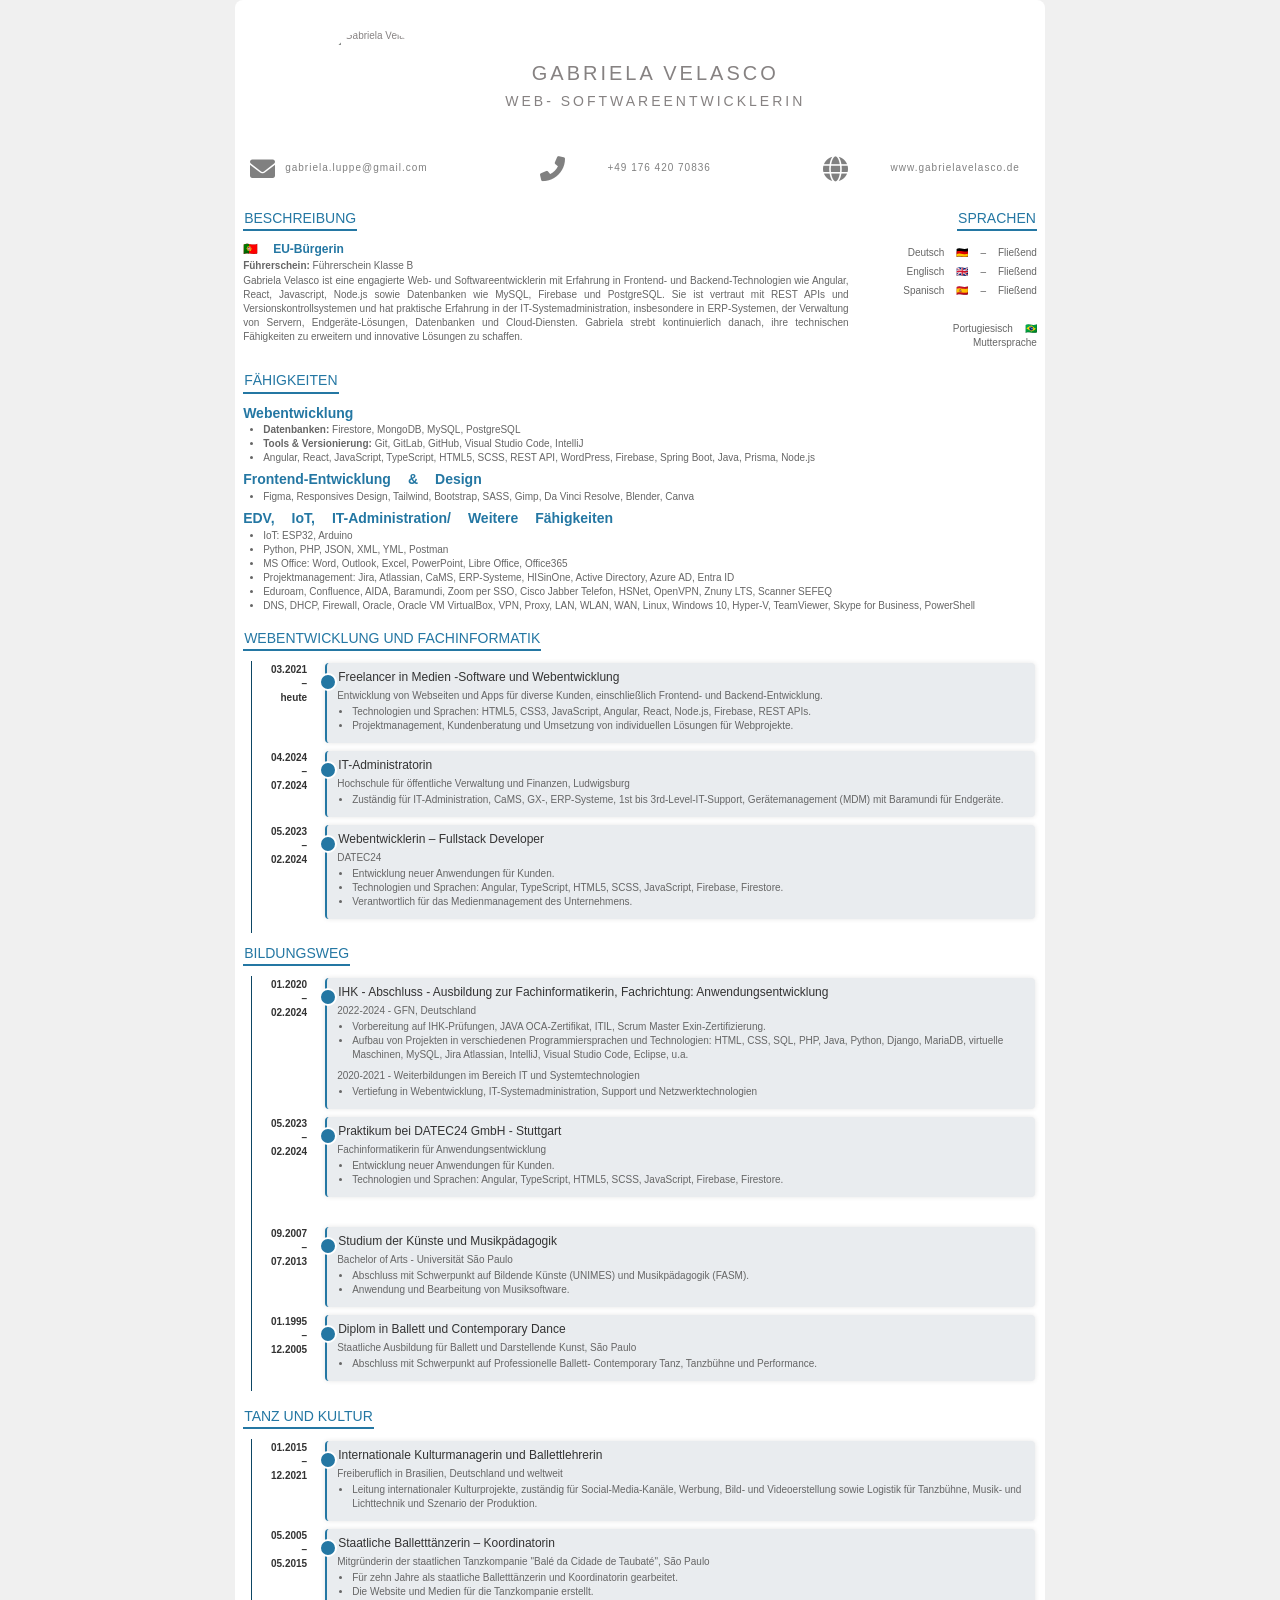
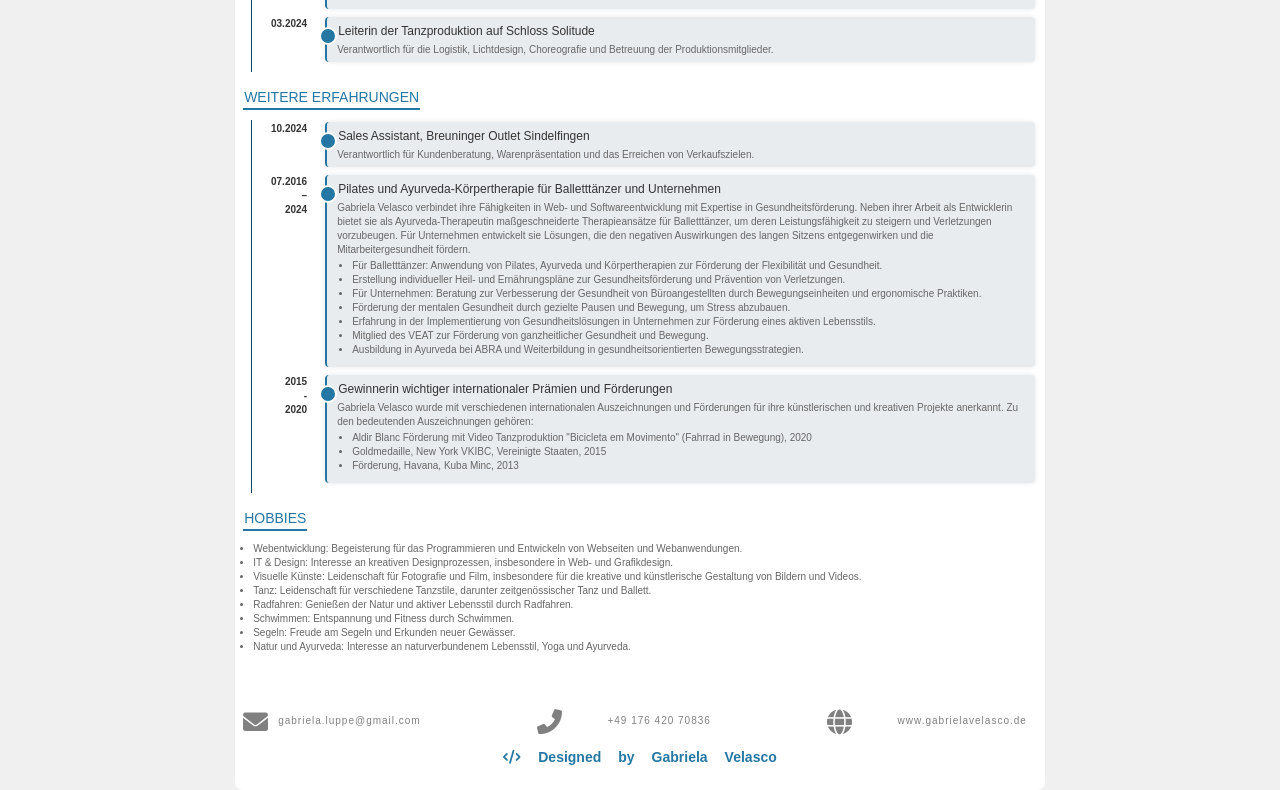
==== index-german._web.html @ bf1ca1a9 "Web Lebenslauf - updated." ====
<!DOCTYPE html>
<html lang="de">
<head>
    <meta charset="UTF-8">
    <meta name="viewport" content="width=device-width, initial-scale=1.0">
    <title>Lebenslauf - Gabriela Velasco</title>
    <link rel="stylesheet" href="styles-web.css">
    <script src="html2pdf.js" defer></script>
    <script src="scripts.js" defer></script>
    <link href="https://cdnjs.cloudflare.com/ajax/libs/font-awesome/6.0.0-beta3/css/all.min.css" rel="stylesheet">

    <script src="https://cdnjs.cloudflare.com/ajax/libs/html2pdf.js/0.9.2/html2pdf.bundle.min.js"></script>
    <link rel="stylesheet" href="https://fonts.googleapis.com/css2?family=Noto+Color+Emoji&display=swap">
</head>
<body>
    <div class="container">
        <section class="flex">
            
        </section>
        <div class="header">
           
            <section class="flex">

                <img src="img/Photo1.png" alt="Gabriela Velasco" class="photo">
                <section class="image-block">
                    <h1>GABRIELA VELASCO</h1>
                    <p class="profession">Web- Softwareentwicklerin</p> 

                </section>

              
            </section>
        
            <section class="flex">
                <i class="fas fa-envelope img-email-info" style="color: grey; font-size: 25px;"></i>
                <p class="contact-info"><a href="mailto:gabriela.luppe@gmail.com" style="color: grey;">gabriela.luppe@gmail.com</a></p>
            
                <i class="fas fa-phone-alt img-contact-info" style="color: grey; font-size: 25px;"></i>
                <p class="contact-info" style="color: grey;">+49 176 420 70836</p>
            
                <i class="fas fa-globe img-contact-info" style="color: grey; font-size: 25px;"></i>
                <p class="contact-info"><a href="https://www.gabrielavelasco.de/" style="color: grey;">www.gabrielavelasco.de</a></p>
            </section>
            
                   
        </div>

        <div class="section columns">

            <div class="column description">
                <h2 class="maintopic">BESCHREIBUNG</h2><br>
                <span class="ue-bürgerin"> 🇵🇹 EU-Bürgerin</span>  
                <p><strong>Führerschein:</strong> Führerschein Klasse B</p>
           
                    <p>Gabriela Velasco ist eine engagierte Web- und Softwareentwicklerin mit Erfahrung in Frontend- und Backend-Technologien wie Angular, React, Javascript, Node.js 
                        sowie Datenbanken wie MySQL, Firebase und PostgreSQL. Sie ist vertraut mit REST APIs und Versionskontrollsystemen und hat praktische Erfahrung in der 
                        IT-Systemadministration, insbesondere in ERP-Systemen, der Verwaltung von Servern, Endgeräte-Lösungen, Datenbanken und Cloud-Diensten. 
                        Gabriela strebt kontinuierlich danach,
                        ihre technischen Fähigkeiten zu erweitern und innovative Lösungen zu schaffen.</p>
              
                
            </div>
            
            
            
            
            
            
            <div class="column sprachen">
                <div class="block-sprachen">
                    <h2 class="maintopic">SPRACHEN</h2>
                    <ul>
                        <li>Deutsch <span>🇩🇪</span> – Fließend</li>
                        <li>Englisch <span>🇬🇧</span> – Fließend</li>
                        <li>Spanisch <span>🇪🇸</span> – Fließend</li><br>
                        <li>Portugiesisch <span>🇧🇷</span> <br>Muttersprache</li>
                    </ul>
                </div>
            </div>
        </div>

        <div class="section skills">
            <h2 class="maintopic">FÄHIGKEITEN</h2><br>
            
            <h3 class="hardskills"><strong>Webentwicklung</strong></h3>
            <ul>
                <li><strong>Datenbanken:</strong> Firestore, MongoDB, MySQL, PostgreSQL</li>
                <li><strong>Tools & Versionierung:</strong> Git, GitLab, GitHub, Visual Studio Code, IntelliJ</li>
                <li>Angular, React, JavaScript, TypeScript, HTML5, SCSS, REST API, WordPress, Firebase, Spring Boot, Java, Prisma, Node.js</li>
            </ul>
            
            <h3 class="hardskills"><strong>Frontend-Entwicklung & Design</strong></h3>
            <ul>
                <li>Figma, Responsives Design, Tailwind, Bootstrap, SASS, Gimp, Da Vinci Resolve, Blender, Canva</li>
            </ul>
            
            <h3 class="hardskills"><strong>EDV, IoT, IT-Administration/ Weitere Fähigkeiten</strong></h3>
            <ul>
                <li>IoT: ESP32, Arduino</li>
                <li>Python, PHP, JSON, XML, YML, Postman</li>
                <li>MS Office: Word, Outlook, Excel, PowerPoint, Libre Office, Office365</li>
                <li>Projektmanagement: Jira, Atlassian, CaMS, ERP-Systeme, HISinOne, Active Directory, Azure AD, Entra ID</li>
                <li>Eduroam, Confluence, AIDA, Baramundi, Zoom per SSO, Cisco Jabber Telefon, HSNet, OpenVPN, Znuny LTS, Scanner SEFEQ</li>
                <li>DNS, DHCP, Firewall, Oracle, Oracle VM VirtualBox, VPN, Proxy, LAN, WLAN, WAN, Linux, Windows 10, Hyper-V, TeamViewer, Skype for Business, PowerShell</li>
            </ul>
        </div>
        
        

        
        
        

        <div class="section">
            <h2 class="maintopic">WEBENTWICKLUNG UND FACHINFORMATIK</h2>
            <div class="timeline">
                <div class="timeline-item">
                    <div class="timeline-content">
                        <div class="timeline-date">03.2021<br> – <br>heute</div>
                        <h3>Freelancer in Medien -Software und Webentwicklung</h3>
                        <p>Entwicklung von Webseiten und Apps für diverse Kunden, einschließlich Frontend- und Backend-Entwicklung.</p>
                        <ul>
                            <li>Technologien und Sprachen: HTML5, CSS3, JavaScript, Angular, React, Node.js, Firebase, REST APIs.</li>
                            <li>Projektmanagement, Kundenberatung und Umsetzung von individuellen Lösungen für Webprojekte.</li>
                        </ul>
                    </div>
                </div>
                <div class="timeline-item">
                    <div class="timeline-content">
                        <div class="timeline-date">04.2024<br> – <br>07.2024</div>
                        <h3>IT-Administratorin</h3>
                        <p>Hochschule für öffentliche Verwaltung und Finanzen, Ludwigsburg</p>
                        <ul>
                            <li>Zuständig für IT-Administration, CaMS, GX-, ERP-Systeme, 1st bis 3rd-Level-IT-Support, Gerätemanagement (MDM) mit Baramundi für Endgeräte.</li>
                        </ul>
                    </div>
                </div>
                <div class="timeline-item">
                    <div class="timeline-content">
                        <div class="timeline-date">05.2023<br> – <br>02.2024</div>
                        <h3>Webentwicklerin – Fullstack Developer</h3>
                        <p>DATEC24</p>
                        <ul>
                            <li>Entwicklung neuer Anwendungen für Kunden.</li>
                            <li>Technologien und Sprachen: Angular, TypeScript, HTML5, SCSS, JavaScript, Firebase, Firestore.</li>
                            <li>Verantwortlich für das Medienmanagement des Unternehmens.</li>
                        </ul>
                    </div>
                </div>
            </div>
            
            <div class="timeline">
               
            </div>
            <div class="section">
                <h2 class="maintopic">BILDUNGSWEG</h2>
                <div class="timeline">
    
                    <div class="timeline-item">
                        <div class="timeline-content">
                            <div class="timeline-date">01.2020<br> – <br> 02.2024</div>
                            <h3>IHK - Abschluss - Ausbildung zur Fachinformatikerin, Fachrichtung: Anwendungsentwicklung</h3>
                            <p>2022-2024 - GFN, Deutschland</p>
                            <ul>
                                <li>Vorbereitung auf IHK-Prüfungen, JAVA OCA-Zertifikat, ITIL, Scrum Master Exin-Zertifizierung.</li>
                                <li>Aufbau von Projekten in verschiedenen Programmiersprachen und Technologien: HTML, CSS, SQL, PHP, Java, Python, Django, MariaDB, virtuelle Maschinen, MySQL, Jira Atlassian, IntelliJ, Visual Studio Code, Eclipse, u.a.</li>
                            </ul>
                            <p>2020-2021 - Weiterbildungen im Bereich IT und Systemtechnologien</p>
                            <ul>
                                <li>Vertiefung in Webentwicklung, IT-Systemadministration, Support und Netzwerktechnologien</li>
                            </ul>
                            
                        </div>
                    </div>
               
                    <div class="timeline-item">
                        <div class="timeline-content">
                            <div class="timeline-date">05.2023<br> – <br>02.2024</div>
                            <h3>Praktikum bei DATEC24 GmbH - Stuttgart</h3>
                            <p>Fachinformatikerin für Anwendungsentwicklung</p>
                            <ul>
                                <li>Entwicklung neuer Anwendungen für Kunden.</li>
                                <li>Technologien und Sprachen: Angular, TypeScript, HTML5, SCSS, JavaScript, Firebase, Firestore.</li>
                            </ul>
                        </div>
                    </div>
                    <div class="page-break"></div><br>
                    <div class="timeline-item">
                        <div class="timeline-content">
                            <div class="timeline-date">09.2007<br> – <br> 07.2013</div>
                            <h3>Studium der Künste und Musikpädagogik</h3>
                            <p>Bachelor of Arts - Universität São Paulo</p>
                            <ul>
                                <li>Abschluss mit Schwerpunkt auf Bildende Künste (UNIMES) und Musikpädagogik (FASM).</li>
                                <li>Anwendung und Bearbeitung von Musiksoftware.</li>
                            </ul>
                        </div>
                    </div>
                    <div class="timeline-item">
                        <div class="timeline-content">
                            <div class="timeline-date">01.1995<br> – <br> 12.2005</div>
                            <h3>Diplom in Ballett und Contemporary Dance</h3>
                            <p>Staatliche Ausbildung für Ballett und Darstellende Kunst, São Paulo</p>
                            <ul>
                                <li>Abschluss mit Schwerpunkt auf Professionelle Ballett- Contemporary Tanz, Tanzbühne und Performance.</li>
                            </ul>
                        </div>
                    </div>
                </div>
            </div>
        </div>
  
        <div class="section">
            <h2 class="maintopic">TANZ UND KULTUR</h2>
            <div class="timeline">
                <div class="timeline-item">
                    <div class="timeline-content">
                        <div class="timeline-date">01.2015<br> – <br> 12.2021</div>
                        <h3>Internationale Kulturmanagerin und Ballettlehrerin
                        </h3>
                        <p>Freiberuflich in Brasilien, Deutschland und weltweit</p>
                        <ul>
                            <li>Leitung internationaler Kulturprojekte, zuständig für Social-Media-Kanäle, Werbung, Bild- und Videoerstellung sowie Logistik für Tanzbühne, Musik- und Lichttechnik und Szenario der Produktion.</li>
                        </ul>
                    </div>
                </div>
                <div class="timeline-item">
                    <div class="timeline-content">
                        <div class="timeline-date">05.2005<br> –<br> 05.2015</div>
                        <h3>Staatliche Balletttänzerin – Koordinatorin</h3>
                        <p>Mitgründerin der staatlichen Tanzkompanie "Balé da Cidade de Taubaté", São Paulo</p>
                        <ul>
                            <li>Für zehn Jahre als staatliche Balletttänzerin und Koordinatorin gearbeitet.</li>
                            <li>Die Website und Medien für die Tanzkompanie erstellt.</li>
                        </ul>
                    </div>
                </div>
                <div class="timeline-item">
                    <div class="timeline-content">
                        <div class="timeline-date">03.2024</div>
                        <h3>Leiterin der Tanzproduktion auf Schloss Solitude</h3>
                        <p>Verantwortlich für die Logistik, Lichtdesign, Choreografie und Betreuung der Produktionsmitglieder.</p>
                    </div>
                </div>
            </div>
        </div>

        <div class="section">
            <h2 class="maintopic">WEITERE ERFAHRUNGEN</h2>
            <div class="timeline">
                <div class="timeline-item">
                    <div class="timeline-content">
                        <div class="timeline-date">10.2024</div>
                        <h3>Sales Assistant, Breuninger Outlet Sindelfingen</h3>
                        <p>Verantwortlich für Kundenberatung, Warenpräsentation und das Erreichen von Verkaufszielen.</p>
                    </div>
                </div>
                <div class="timeline-item"> 
                    <div class="timeline-content">
                        <div class="timeline-date">07.2016<br> – <br> 2024</div>
                        <h3>Pilates und Ayurveda-Körpertherapie für Balletttänzer und Unternehmen</h3> 
                        <p>Gabriela Velasco verbindet ihre Fähigkeiten in Web- und Softwareentwicklung mit Expertise in Gesundheitsförderung. 
                            Neben ihrer Arbeit als Entwicklerin bietet sie als Ayurveda-Therapeutin maßgeschneiderte Therapieansätze für Balletttänzer, 
                            um deren Leistungsfähigkeit zu steigern und Verletzungen vorzubeugen. Für Unternehmen entwickelt sie Lösungen, die den negativen 
                            Auswirkungen des langen Sitzens entgegenwirken und die Mitarbeitergesundheit fördern.</p> <ul> <li>Für Balletttänzer: Anwendung von Pilates, Ayurveda und Körpertherapien zur Förderung der Flexibilität und Gesundheit.</li> <li>Erstellung individueller Heil- und Ernährungspläne zur Gesundheitsförderung und Prävention von Verletzungen.</li> <li>Für Unternehmen: Beratung zur Verbesserung der Gesundheit von Büroangestellten durch Bewegungseinheiten und ergonomische Praktiken.</li> <li>Förderung der mentalen Gesundheit durch gezielte Pausen und Bewegung, um Stress abzubauen.</li> <li>Erfahrung in der Implementierung von Gesundheitslösungen in Unternehmen zur Förderung eines aktiven Lebensstils.</li> <li>Mitglied des VEAT zur Förderung von ganzheitlicher Gesundheit und Bewegung.</li> 
                            <li>Ausbildung in Ayurveda bei ABRA und Weiterbildung in gesundheitsorientierten Bewegungsstrategien.</li> </ul>
                    </div>
                </div>
                
                            <!-- New timeline item for awards and recognition -->
<div class="timeline-item"> 
    <div class="timeline-content">
        <div class="timeline-date">2015 <br> - <br>2020</div>
        <h3>Gewinnerin wichtiger internationaler Prämien und Förderungen</h3> 
        <p>Gabriela Velasco wurde mit verschiedenen internationalen Auszeichnungen und Förderungen für ihre künstlerischen und kreativen Projekte anerkannt. Zu den bedeutenden Auszeichnungen gehören:</p>
        <ul>
            <li>Aldir Blanc Förderung mit Video Tanzproduktion "Bicicleta em Movimento" (Fahrrad in Bewegung), 2020</li>
            <li>Goldmedaille, New York VKIBC, Vereinigte Staaten, 2015</li>
            <li>Förderung, Havana, Kuba Minc, 2013</li>
        </ul>
    </div>
</div>
            </div>



        </div> 

 

        <div class="section hobbies">
            <h2 class="maintopic">HOBBIES</h2>
            
            <ul>
                <li>Webentwicklung: Begeisterung für das Programmieren und Entwickeln von Webseiten und Webanwendungen.</li>
                <li>IT & Design: Interesse an kreativen Designprozessen, insbesondere in Web- und Grafikdesign.</li>
                <li>Visuelle Künste: Leidenschaft für Fotografie und Film, insbesondere für die kreative und künstlerische Gestaltung von Bildern und Videos.</li>
                <li>Tanz: Leidenschaft für verschiedene Tanzstile, darunter zeitgenössischer Tanz und Ballett.</li>
                <li>Radfahren: Genießen der Natur und aktiver Lebensstil durch Radfahren.</li>
                <li>Schwimmen: Entspannung und Fitness durch Schwimmen.</li>
                <li>Segeln: Freude am Segeln und Erkunden neuer Gewässer.</li>
                <li>Natur und Ayurveda: Interesse an naturverbundenem Lebensstil, Yoga und Ayurveda.</li>
                
                
            </ul>
            
        </div>
  <br><br>

        <section class="flex">
            <i class="fas fa-envelope img-email-info" style="color: grey; font-size: 25px;"></i>
            <p class="contact-info"><a href="mailto:gabriela.luppe@gmail.com" style="color: grey;">gabriela.luppe@gmail.com</a></p>
        
            <i class="fas fa-phone-alt img-contact-info" style="color: grey; font-size: 25px;"></i>
            <p class="contact-info" style="color: grey;">+49 176 420 70836</p>
        
            <i class="fas fa-globe img-contact-info" style="color: grey; font-size: 25px;"></i>
            <p class="contact-info"><a href="https://www.gabrielavelasco.de/" style="color: grey;">www.gabrielavelasco.de</a></p>
            
        </section>

        <div class="Signatur"> <p style="text-align: center; font-size: 14px;">
            <i class="fas fa-code"></i> Designed by Gabriela Velasco
        </p> </div>

       
        
        
    
    </div>
   
    
</body>
</html>
---- styles-web.css ----
/* styles-web.css */

body {
    font-family: Arial, sans-serif;
    line-height: 1.4;
    background-color: #f0f0f0;
    padding: 0;
    margin: 0;
}

/* Margins for A4 Format */
@page {
    margin: 1.5cm;
}

.container {
    background-color: #fff;
    max-width: 210mm; /* A4 size width */
    min-height: 297mm; /* A4 size height */
    margin: auto;
    padding: 8px;
    border-radius: 8px;
    /* box-shadow: 0 0 10px rgba(0, 0, 0, 0.1); */
    position: relative;
}

.header {
    text-align: center;
    /* background-color:#0d4664; */
    padding: 7px;
    color: #868282;
    border-radius: 5px;
    justify-content: space-between;
    align-items: center;
    margin-bottom: 10px;
    -webkit-border-radius: 5px;
    -moz-border-radius: 5px;
    -ms-border-radius: 5px;
    -o-border-radius: 5px;
}

.header a, .header p, .header img, .header h1, .header h2, .header h3, .header i{
    color: #868282;

}

.photo {
    display: block;
    margin: 10px auto;
    width: 100px; /* Adjusted size */
    height: 100px; /* Adjusted size */
    border-radius: 50%;
    border: 4px solid #fff;
    object-fit: cover;

    
}

h1 {
    color: #fff;
    font-weight: lighter;
    letter-spacing: 3px;
    margin: 5px 0;
    font-size: 20px; /* Adjusted size */
}

.profession {
    font-size: 14px; /* Adjusted size */
    text-transform: uppercase;
    margin: 5px 0;
    letter-spacing: 3px;
}

.contact-info {
    font-size: 10px; /* Adjusted size */
    margin: 0  5px auto;
    padding: 5px ;
    left: 0;
    letter-spacing: 1px;

 
}

.img-contact-info {
    margin: 0 auto;
    padding-left: 65px ;
    right: 0;
    left: 5px;
    width:20px;


}


.contact-info a {
    color: #fff;
    text-decoration: underline;
    font-size: 10px; /* Adjusted size */
}

.contact-info p {
    color: #fff;
    text-decoration: underline;
    font-size: 10px; /* Adjusted size */
    margin: 0 auto;
    padding: 0 ;
    right: 0;
}

.flex, .flex a {
    display: flex;
    flex-direction: row;
    color: #fff;
    text-decoration:none;
    font-size: 10px;
   
}

.flex a{
   
}

h2 {
    color: #2477a3;
    border-bottom: 2px solid #2477a3;
    display: inline-block;
    padding-bottom: 2px; /* Adjusted size */
    margin-bottom: 7px; /* Adjusted size */
    font-weight: 300;
    font-size: 14px; /* Adjusted size */
}

.section {
    margin-bottom: 5px;
}

.columns {
    display: flex;
    justify-content: space-between;
    gap: 20px; /* Space between columns */
}

.column {
    /* Flex item properties for responsive layout */
    width: 50%;

}

.description {
    width: 90%; /* Wider width for description */
    text-align:justify;
    
}

.sprachen {
    width: 25%; /* Slightly smaller width for sprachen */
    display: flex;
    justify-content: flex-end; /* Aligns content to the right */
    margin: auto;
    font-family: 'Noto Color Emoji', sans-serif;
}

.description, .sprachen {
    margin: 0;
}

.description p, .sprachen ul {
    margin: 0;
    color: #666;
    font-size: 10px; /* Adjusted size */
}

.sprachen ul {
    list-style: none;
    padding: 0;
}

.sprachen li {
    margin: 5px 0;
}

.timeline {
    position: relative;
    margin: 0;
    padding: 2px;
    list-style: none;
}

.timeline:before {
    content: '';
    position: absolute;
    top: 0;
    bottom: 0;
    width: 1px; /* Adjusted size */
    background: #0d4664;
    left: 8px;
}

.timeline-item {
    margin-bottom: 8px; /* Adjusted size */
    position: relative;
    padding-left: 80px; /* Adjusted size */
}

.timeline-date {
    position: absolute;
    left: -110px; /* Adjusted size */
    width: 90px; /* Adjusted size */
    text-align: right;
    color: #333;
    font-weight: bold;
    font-size: 10px; /* Adjusted size */
    top: 0;
}

.timeline-content {
    margin-left: 0;
    padding: 5px 10px; /* Adjusted size */
    background-color: #e9ecef;
    border-left: 2px solid #2477a3;
    position: relative;
    border-radius: 4px;
    box-shadow: 0 0 5px rgba(0, 0, 0, 0.1);
}

.timeline-content:before {
    content: '';
    display: block;
    position: absolute;
    top: 10px;
    left: -8px; /* Adjusted size */
    width: 14px; /* Adjusted size */
    height: 14px; /* Adjusted size */
    border-radius: 50%;
    background: #2477a3;
    border: 2px solid #fff;
}

.timeline-content h3 {
    margin-top: 0;
    color: #333;
    font-weight: 300;
    font-size: 12px; /* Adjusted size */
}

.timeline-content p, .timeline-content ul {
    margin: 2px 0 0;
    color: #666;
    font-size: 10px; /* Adjusted size */
  
}

.timeline-content ul {
    padding-left: 15px; /* Adjusted size */
    list-style-type: disc;
}

a {
    color: #2477a3;
    font-size: 10px; /* Adjusted size */
    transition: font-weight 0.3s ease-in-out, transform 0.3s ease-in-out;
    display: inline-block;
    font-weight: 100;
}

a:hover {
    transform: scale(1.01);
    font-weight: 400;
}

.hobbies {
    margin-top: 0px; /* Adjusted size */
}

.hobbies ul {
    padding-left: 10px; /* Adjusted padding */
}

/* Print styles */
@media print {
    .page-break {
        page-break-before: always;
    }
}

.block-sprachen { text-align: end;}
.skills h3 {
    font-size: 14px;
    font-weight: 200;
    padding: 0;
    margin: 0 auto;
}

.skills p, ul {
    font-size: 10px; /* Adjusted size */
    color: #666;
    padding: 0 0 5px 20px ;
    margin: 0 auto;
    
}

.skills {
    padding: 0px;
    margin: 0 auto;
}

h3, h2{
    padding: 1px;
    margin: 0 auto;
    
}

.maintopic{
    margin: 10px auto;
    
}

.description p, .hobbies ul {
    margin-top: 1px;
}

@media screen and (max-width: 768px){ 
    .flex, .contact-info, .contact-info a {
        display: block;
        margin: 0 auto;
        justify-content: center;
    } }

    .ue-bürgerin {
        color:  #2477a3;
        font-weight: bold;
        font-size: 12px;
        font-family: 'Noto Color Emoji', sans-serif !important;
        display: flex;
    }


.hardskills {
    
  
        color:  #2477a3;
        font-weight: bold;
        font-size: 12px;
        font-family: 'Noto Color Emoji', sans-serif !important;
        display: flex;
    
}



.Signatur {
    
  
    color:  #2477a3;
    font-weight: bold;
    font-size: 12px;
    font-family: 'Noto Color Emoji', sans-serif !important;

}


.image-block {

    width: 40%;
    height: auto;
    overflow: hidden;
    position: relative;
    margin: 0 auto;
    padding: 5%;
    background-position: center;
    background-size: cover;
    text-align: center;
    right: 14%;
}
    /* NEW */


    /* NEW END */
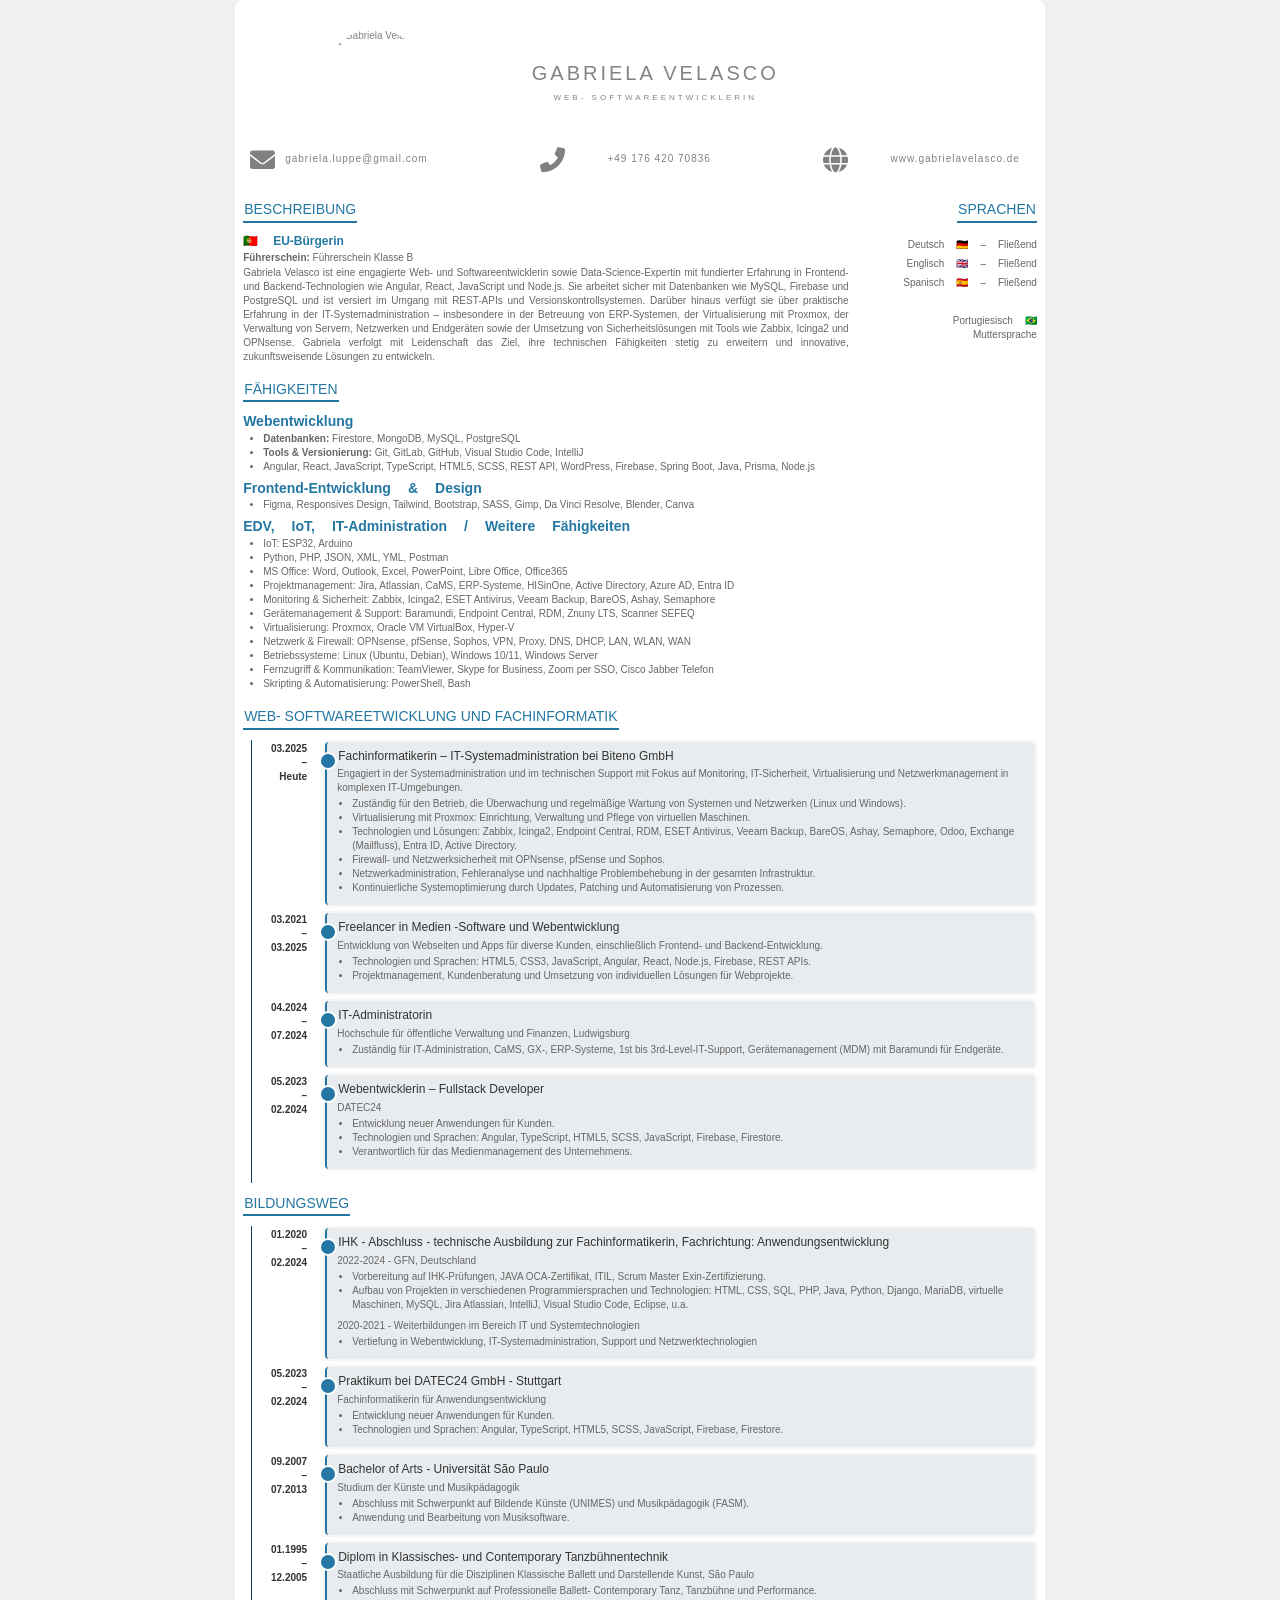
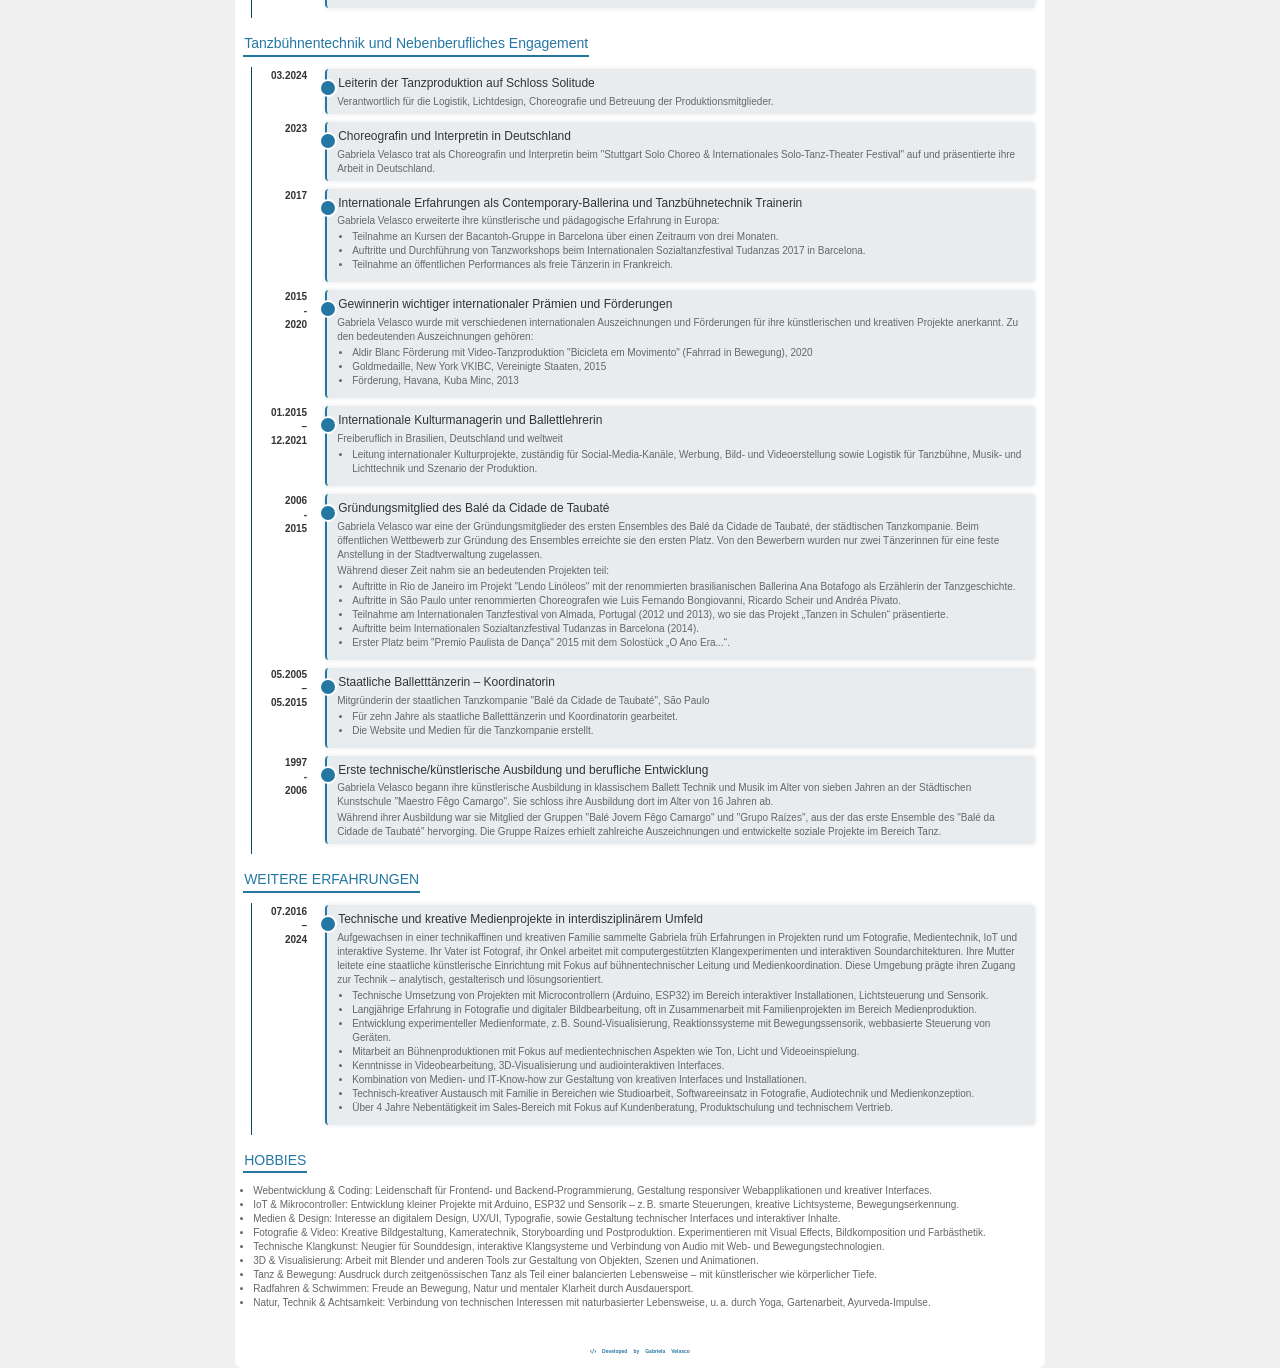
==== commit 733cd352: "commit all" ====
--- a/index-german._web.html
+++ b/index-german._web.html
@@ -52,11 +52,16 @@
                 <span class="ue-bürgerin"> 🇵🇹 EU-Bürgerin</span>  
                 <p><strong>Führerschein:</strong> Führerschein Klasse B</p>
            
-                    <p>Gabriela Velasco ist eine engagierte Web- und Softwareentwicklerin mit Erfahrung in Frontend- und Backend-Technologien wie Angular, React, Javascript, Node.js 
-                        sowie Datenbanken wie MySQL, Firebase und PostgreSQL. Sie ist vertraut mit REST APIs und Versionskontrollsystemen und hat praktische Erfahrung in der 
-                        IT-Systemadministration, insbesondere in ERP-Systemen, der Verwaltung von Servern, Endgeräte-Lösungen, Datenbanken und Cloud-Diensten. 
-                        Gabriela strebt kontinuierlich danach,
-                        ihre technischen Fähigkeiten zu erweitern und innovative Lösungen zu schaffen.</p>
+             <p>Gabriela Velasco ist eine engagierte Web- und Softwareentwicklerin sowie Data-Science-Expertin 
+   mit fundierter Erfahrung in Frontend- und Backend-Technologien wie Angular, React, 
+   JavaScript und Node.js. Sie arbeitet sicher mit Datenbanken wie MySQL, 
+   Firebase und PostgreSQL und ist versiert im Umgang mit REST-APIs und Versionskontrollsystemen. 
+   Darüber hinaus verfügt sie über praktische Erfahrung in der IT-Systemadministration – insbesondere in der Betreuung von ERP-Systemen, 
+   der Virtualisierung mit Proxmox, der Verwaltung von Servern, Netzwerken und Endgeräten sowie der Umsetzung von Sicherheitslösungen 
+   mit Tools wie Zabbix, Icinga2 und OPNsense. Gabriela verfolgt mit Leidenschaft das Ziel, 
+   ihre technischen Fähigkeiten stetig zu erweitern und innovative, 
+   zukunftsweisende Lösungen zu entwickeln.</p>
+
               
                 
             </div>
@@ -79,44 +84,60 @@
             </div>
         </div>
 
-        <div class="section skills">
-            <h2 class="maintopic">FÄHIGKEITEN</h2><br>
-            
-            <h3 class="hardskills"><strong>Webentwicklung</strong></h3>
-            <ul>
-                <li><strong>Datenbanken:</strong> Firestore, MongoDB, MySQL, PostgreSQL</li>
-                <li><strong>Tools & Versionierung:</strong> Git, GitLab, GitHub, Visual Studio Code, IntelliJ</li>
-                <li>Angular, React, JavaScript, TypeScript, HTML5, SCSS, REST API, WordPress, Firebase, Spring Boot, Java, Prisma, Node.js</li>
-            </ul>
-            
-            <h3 class="hardskills"><strong>Frontend-Entwicklung & Design</strong></h3>
-            <ul>
-                <li>Figma, Responsives Design, Tailwind, Bootstrap, SASS, Gimp, Da Vinci Resolve, Blender, Canva</li>
-            </ul>
-            
-            <h3 class="hardskills"><strong>EDV, IoT, IT-Administration/ Weitere Fähigkeiten</strong></h3>
-            <ul>
-                <li>IoT: ESP32, Arduino</li>
-                <li>Python, PHP, JSON, XML, YML, Postman</li>
-                <li>MS Office: Word, Outlook, Excel, PowerPoint, Libre Office, Office365</li>
-                <li>Projektmanagement: Jira, Atlassian, CaMS, ERP-Systeme, HISinOne, Active Directory, Azure AD, Entra ID</li>
-                <li>Eduroam, Confluence, AIDA, Baramundi, Zoom per SSO, Cisco Jabber Telefon, HSNet, OpenVPN, Znuny LTS, Scanner SEFEQ</li>
-                <li>DNS, DHCP, Firewall, Oracle, Oracle VM VirtualBox, VPN, Proxy, LAN, WLAN, WAN, Linux, Windows 10, Hyper-V, TeamViewer, Skype for Business, PowerShell</li>
-            </ul>
-        </div>
-        
-        
-
-        
-        
-        
+   <div class="section skills">
+    <h2 class="maintopic">FÄHIGKEITEN</h2><br>
+
+    <h3 class="hardskills"><strong>Webentwicklung</strong></h3>
+    <ul>
+        <li><strong>Datenbanken:</strong> Firestore, MongoDB, MySQL, PostgreSQL</li>
+        <li><strong>Tools & Versionierung:</strong> Git, GitLab, GitHub, Visual Studio Code, IntelliJ</li>
+        <li>Angular, React, JavaScript, TypeScript, HTML5, SCSS, REST API, WordPress, Firebase, Spring Boot, Java, Prisma, Node.js</li>
+    </ul>
+
+    <h3 class="hardskills"><strong>Frontend-Entwicklung & Design</strong></h3>
+    <ul>
+        <li>Figma, Responsives Design, Tailwind, Bootstrap, SASS, Gimp, Da Vinci Resolve, Blender, Canva</li>
+    </ul>
+
+    <h3 class="hardskills"><strong>EDV, IoT, IT-Administration / Weitere Fähigkeiten</strong></h3>
+    <ul>
+        <li>IoT: ESP32, Arduino</li>
+        <li>Python, PHP, JSON, XML, YML, Postman</li>
+        <li>MS Office: Word, Outlook, Excel, PowerPoint, Libre Office, Office365</li>
+        <li>Projektmanagement: Jira, Atlassian, CaMS, ERP-Systeme, HISinOne, Active Directory, Azure AD, Entra ID</li>
+        <li>Monitoring & Sicherheit: Zabbix, Icinga2, ESET Antivirus, Veeam Backup, BareOS, Ashay, Semaphore</li>
+        <li>Gerätemanagement & Support: Baramundi, Endpoint Central, RDM, Znuny LTS, Scanner SEFEQ</li>
+        <li>Virtualisierung: Proxmox, Oracle VM VirtualBox, Hyper-V</li>
+        <li>Netzwerk & Firewall: OPNsense, pfSense, Sophos, VPN, Proxy, DNS, DHCP, LAN, WLAN, WAN</li>
+        <li>Betriebssysteme: Linux (Ubuntu, Debian), Windows 10/11, Windows Server</li>
+        <li>Fernzugriff & Kommunikation: TeamViewer, Skype for Business, Zoom per SSO, Cisco Jabber Telefon</li>
+        <li>Skripting & Automatisierung: PowerShell, Bash</li>
+    </ul>
+</div>
+
 
         <div class="section">
-            <h2 class="maintopic">WEBENTWICKLUNG UND FACHINFORMATIK</h2>
+            <h2 class="maintopic">WEB- SOFTWAREETWICKLUNG UND FACHINFORMATIK</h2>
             <div class="timeline">
-                <div class="timeline-item">
-                    <div class="timeline-content">
-                        <div class="timeline-date">03.2021<br> – <br>heute</div>
+      <div class="timeline-item">
+    <div class="timeline-content">
+        <div class="timeline-date">03.2025<br> – <br>Heute</div>
+        <h3>Fachinformatikerin – IT-Systemadministration bei Biteno GmbH</h3>
+        <p>Engagiert in der Systemadministration und im technischen Support mit Fokus auf Monitoring, IT-Sicherheit, Virtualisierung und Netzwerkmanagement in komplexen IT-Umgebungen.</p>
+        <ul>
+            <li>Zuständig für den Betrieb, die Überwachung und regelmäßige Wartung von Systemen und Netzwerken (Linux und Windows).</li>
+            <li>Virtualisierung mit Proxmox: Einrichtung, Verwaltung und Pflege von virtuellen Maschinen.</li>
+            <li>Technologien und Lösungen: Zabbix, Icinga2, Endpoint Central, RDM, ESET Antivirus, Veeam Backup, BareOS, Ashay, Semaphore, Odoo, Exchange (Mailfluss), Entra ID, Active Directory.</li>
+            <li>Firewall- und Netzwerksicherheit mit OPNsense, pfSense und Sophos.</li>
+            <li>Netzwerkadministration, Fehleranalyse und nachhaltige Problembehebung in der gesamten Infrastruktur.</li>
+            <li>Kontinuierliche Systemoptimierung durch Updates, Patching und Automatisierung von Prozessen.</li>
+        </ul>
+    </div>
+</div>
+
+                <div class="timeline-item">
+                    <div class="timeline-content">
+                        <div class="timeline-date">03.2021<br> – <br>03.2025</div>
                         <h3>Freelancer in Medien -Software und Webentwicklung</h3>
                         <p>Entwicklung von Webseiten und Apps für diverse Kunden, einschließlich Frontend- und Backend-Entwicklung.</p>
                         <ul>
@@ -125,6 +146,7 @@
                         </ul>
                     </div>
                 </div>
+                <div class="page-break"></div>
                 <div class="timeline-item">
                     <div class="timeline-content">
                         <div class="timeline-date">04.2024<br> – <br>07.2024</div>
@@ -148,9 +170,7 @@
                     </div>
                 </div>
             </div>
-            
-            <div class="timeline">
-               
+            <div class="timeline"> 
             </div>
             <div class="section">
                 <h2 class="maintopic">BILDUNGSWEG</h2>
@@ -159,7 +179,7 @@
                     <div class="timeline-item">
                         <div class="timeline-content">
                             <div class="timeline-date">01.2020<br> – <br> 02.2024</div>
-                            <h3>IHK - Abschluss - Ausbildung zur Fachinformatikerin, Fachrichtung: Anwendungsentwicklung</h3>
+                            <h3>IHK - Abschluss - technische Ausbildung zur Fachinformatikerin, Fachrichtung: Anwendungsentwicklung</h3>
                             <p>2022-2024 - GFN, Deutschland</p>
                             <ul>
                                 <li>Vorbereitung auf IHK-Prüfungen, JAVA OCA-Zertifikat, ITIL, Scrum Master Exin-Zertifizierung.</li>
@@ -168,11 +188,9 @@
                             <p>2020-2021 - Weiterbildungen im Bereich IT und Systemtechnologien</p>
                             <ul>
                                 <li>Vertiefung in Webentwicklung, IT-Systemadministration, Support und Netzwerktechnologien</li>
-                            </ul>
-                            
+                            </ul>    
                         </div>
-                    </div>
-               
+                    </div> 
                     <div class="timeline-item">
                         <div class="timeline-content">
                             <div class="timeline-date">05.2023<br> – <br>02.2024</div>
@@ -184,12 +202,11 @@
                             </ul>
                         </div>
                     </div>
-                    <div class="page-break"></div><br>
                     <div class="timeline-item">
                         <div class="timeline-content">
                             <div class="timeline-date">09.2007<br> – <br> 07.2013</div>
-                            <h3>Studium der Künste und Musikpädagogik</h3>
-                            <p>Bachelor of Arts - Universität São Paulo</p>
+                            <h3>Bachelor of Arts - Universität São Paulo</h3>
+                            <p>Studium der Künste und Musikpädagogik</p>
                             <ul>
                                 <li>Abschluss mit Schwerpunkt auf Bildende Künste (UNIMES) und Musikpädagogik (FASM).</li>
                                 <li>Anwendung und Bearbeitung von Musiksoftware.</li>
@@ -199,8 +216,8 @@
                     <div class="timeline-item">
                         <div class="timeline-content">
                             <div class="timeline-date">01.1995<br> – <br> 12.2005</div>
-                            <h3>Diplom in Ballett und Contemporary Dance</h3>
-                            <p>Staatliche Ausbildung für Ballett und Darstellende Kunst, São Paulo</p>
+                            <h3>Diplom in Klassisches- und Contemporary Tanzbühnentechnik</h3>
+                            <p>Staatliche Ausbildung für die Disziplinen Klassische Ballett und Darstellende Kunst, São Paulo</p>
                             <ul>
                                 <li>Abschluss mit Schwerpunkt auf Professionelle Ballett- Contemporary Tanz, Tanzbühne und Performance.</li>
                             </ul>
@@ -209,18 +226,70 @@
                 </div>
             </div>
         </div>
-  
         <div class="section">
-            <h2 class="maintopic">TANZ UND KULTUR</h2>
+            <h2 class="maintopic">Tanzbühnentechnik und Nebenberufliches Engagement</h2>
             <div class="timeline">
                 <div class="timeline-item">
                     <div class="timeline-content">
+                        <div class="timeline-date">03.2024</div>
+                        <h3>Leiterin der Tanzproduktion auf Schloss Solitude</h3>
+                        <p>Verantwortlich für die Logistik, Lichtdesign, Choreografie und Betreuung der Produktionsmitglieder.</p>
+                    </div>
+                </div>
+                <div class="timeline-item"> 
+                    <div class="timeline-content">
+                        <div class="timeline-date">2023</div>
+                        <h3>Choreografin und Interpretin in Deutschland</h3>
+                        <p>Gabriela Velasco trat als Choreografin und Interpretin beim "Stuttgart Solo Choreo & Internationales Solo-Tanz-Theater Festival" auf und präsentierte ihre Arbeit in Deutschland.</p>
+                    </div>
+                </div>
+                <div class="timeline-item"> 
+                    <div class="timeline-content">
+                        <div class="timeline-date">2017</div>
+                        <h3>Internationale Erfahrungen als Contemporary-Ballerina und Tanzbühnetechnik Trainerin</h3>
+                        <p>Gabriela Velasco erweiterte ihre künstlerische und pädagogische Erfahrung in Europa:</p>
+                        <ul>
+                            <li>Teilnahme an Kursen der Bacantoh-Gruppe in Barcelona über einen Zeitraum von drei Monaten.</li>
+                            <li>Auftritte und Durchführung von Tanzworkshops beim Internationalen Sozialtanzfestival Tudanzas 2017 in Barcelona.</li>
+                            <li>Teilnahme an öffentlichen Performances als freie Tänzerin in Frankreich.</li>
+                        </ul>
+                    </div>
+                </div>
+                <div class="timeline-item"> 
+                    <div class="timeline-content">
+                        <div class="timeline-date">2015 <br> - <br> 2020</div>
+                        <h3>Gewinnerin wichtiger internationaler Prämien und Förderungen</h3>
+                        <p>Gabriela Velasco wurde mit verschiedenen internationalen Auszeichnungen und Förderungen für ihre künstlerischen und kreativen Projekte anerkannt. Zu den bedeutenden Auszeichnungen gehören:</p>
+                        <ul>
+                            <li>Aldir Blanc Förderung mit Video-Tanzproduktion "Bicicleta em Movimento" (Fahrrad in Bewegung), 2020</li>
+                            <li>Goldmedaille, New York VKIBC, Vereinigte Staaten, 2015</li>
+                            <li>Förderung, Havana, Kuba Minc, 2013</li>
+                        </ul>
+                    </div>
+                </div>
+                <div class="timeline-item">
+                    <div class="timeline-content">
                         <div class="timeline-date">01.2015<br> – <br> 12.2021</div>
-                        <h3>Internationale Kulturmanagerin und Ballettlehrerin
-                        </h3>
+                        <h3>Internationale Kulturmanagerin und Ballettlehrerin</h3>
                         <p>Freiberuflich in Brasilien, Deutschland und weltweit</p>
                         <ul>
                             <li>Leitung internationaler Kulturprojekte, zuständig für Social-Media-Kanäle, Werbung, Bild- und Videoerstellung sowie Logistik für Tanzbühne, Musik- und Lichttechnik und Szenario der Produktion.</li>
+                        </ul>
+                    </div>
+                </div>
+                <div class="page-break"></div>
+                <div class="timeline-item"> 
+                    <div class="timeline-content">
+                        <div class="timeline-date">2006 <br> - <br> 2015</div>
+                        <h3>Gründungsmitglied des Balé da Cidade de Taubaté</h3>
+                        <p>Gabriela Velasco war eine der Gründungsmitglieder des ersten Ensembles des Balé da Cidade de Taubaté, der städtischen Tanzkompanie. Beim öffentlichen Wettbewerb zur Gründung des Ensembles erreichte sie den ersten Platz. Von den Bewerbern wurden nur zwei Tänzerinnen für eine feste Anstellung in der Stadtverwaltung zugelassen.</p>
+                        <p>Während dieser Zeit nahm sie an bedeutenden Projekten teil:</p>
+                        <ul>
+                            <li>Auftritte in Rio de Janeiro im Projekt "Lendo Linóleos" mit der renommierten brasilianischen Ballerina Ana Botafogo als Erzählerin der Tanzgeschichte.</li>
+                            <li>Auftritte in São Paulo unter renommierten Choreografen wie Luis Fernando Bongiovanni, Ricardo Scheir und Andréa Pivato.</li>
+                            <li>Teilnahme am Internationalen Tanzfestival von Almada, Portugal (2012 und 2013), wo sie das Projekt „Tanzen in Schulen“ präsentierte.</li>
+                            <li>Auftritte beim Internationalen Sozialtanzfestival Tudanzas in Barcelona (2014).</li>
+                            <li>Erster Platz beim "Premio Paulista de Dança" 2015 mit dem Solostück „O Ano Era...“.</li>
                         </ul>
                     </div>
                 </div>
@@ -235,100 +304,75 @@
                         </ul>
                     </div>
                 </div>
-                <div class="timeline-item">
-                    <div class="timeline-content">
-                        <div class="timeline-date">03.2024</div>
-                        <h3>Leiterin der Tanzproduktion auf Schloss Solitude</h3>
-                        <p>Verantwortlich für die Logistik, Lichtdesign, Choreografie und Betreuung der Produktionsmitglieder.</p>
-                    </div>
-                </div>
-            </div>
-        </div>
-
-        <div class="section">
-            <h2 class="maintopic">WEITERE ERFAHRUNGEN</h2>
-            <div class="timeline">
-                <div class="timeline-item">
-                    <div class="timeline-content">
-                        <div class="timeline-date">10.2024</div>
-                        <h3>Sales Assistant, Breuninger Outlet Sindelfingen</h3>
-                        <p>Verantwortlich für Kundenberatung, Warenpräsentation und das Erreichen von Verkaufszielen.</p>
-                    </div>
-                </div>
-                <div class="timeline-item"> 
-                    <div class="timeline-content">
-                        <div class="timeline-date">07.2016<br> – <br> 2024</div>
-                        <h3>Pilates und Ayurveda-Körpertherapie für Balletttänzer und Unternehmen</h3> 
-                        <p>Gabriela Velasco verbindet ihre Fähigkeiten in Web- und Softwareentwicklung mit Expertise in Gesundheitsförderung. 
-                            Neben ihrer Arbeit als Entwicklerin bietet sie als Ayurveda-Therapeutin maßgeschneiderte Therapieansätze für Balletttänzer, 
-                            um deren Leistungsfähigkeit zu steigern und Verletzungen vorzubeugen. Für Unternehmen entwickelt sie Lösungen, die den negativen 
-                            Auswirkungen des langen Sitzens entgegenwirken und die Mitarbeitergesundheit fördern.</p> <ul> <li>Für Balletttänzer: Anwendung von Pilates, Ayurveda und Körpertherapien zur Förderung der Flexibilität und Gesundheit.</li> <li>Erstellung individueller Heil- und Ernährungspläne zur Gesundheitsförderung und Prävention von Verletzungen.</li> <li>Für Unternehmen: Beratung zur Verbesserung der Gesundheit von Büroangestellten durch Bewegungseinheiten und ergonomische Praktiken.</li> <li>Förderung der mentalen Gesundheit durch gezielte Pausen und Bewegung, um Stress abzubauen.</li> <li>Erfahrung in der Implementierung von Gesundheitslösungen in Unternehmen zur Förderung eines aktiven Lebensstils.</li> <li>Mitglied des VEAT zur Förderung von ganzheitlicher Gesundheit und Bewegung.</li> 
-                            <li>Ausbildung in Ayurveda bei ABRA und Weiterbildung in gesundheitsorientierten Bewegungsstrategien.</li> </ul>
-                    </div>
-                </div>
-                
-                            <!-- New timeline item for awards and recognition -->
-<div class="timeline-item"> 
-    <div class="timeline-content">
-        <div class="timeline-date">2015 <br> - <br>2020</div>
-        <h3>Gewinnerin wichtiger internationaler Prämien und Förderungen</h3> 
-        <p>Gabriela Velasco wurde mit verschiedenen internationalen Auszeichnungen und Förderungen für ihre künstlerischen und kreativen Projekte anerkannt. Zu den bedeutenden Auszeichnungen gehören:</p>
-        <ul>
-            <li>Aldir Blanc Förderung mit Video Tanzproduktion "Bicicleta em Movimento" (Fahrrad in Bewegung), 2020</li>
-            <li>Goldmedaille, New York VKIBC, Vereinigte Staaten, 2015</li>
-            <li>Förderung, Havana, Kuba Minc, 2013</li>
+                <div class="timeline-item"> 
+                    <div class="timeline-content">
+                        <div class="timeline-date">1997 <br> - <br> 2006</div>
+                        <h3>Erste technische/künstlerische Ausbildung und berufliche Entwicklung</h3>
+                        <p>Gabriela Velasco begann ihre künstlerische Ausbildung in klassischem Ballett Technik und Musik im Alter von sieben Jahren an der Städtischen Kunstschule "Maestro Fêgo Camargo". Sie schloss ihre Ausbildung dort im Alter von 16 Jahren ab.</p>
+                        <p>Während ihrer Ausbildung war sie Mitglied der Gruppen "Balé Jovem Fêgo Camargo" und "Grupo Raízes", aus der das erste Ensemble des "Balé da Cidade de Taubaté" hervorging. Die Gruppe Raízes erhielt zahlreiche Auszeichnungen und entwickelte soziale Projekte im Bereich Tanz.</p>
+                    </div>
+                </div>
+            </div>
+        </div>
+<div class="section">
+  <h2 class="maintopic">WEITERE ERFAHRUNGEN</h2>
+  <div class="timeline">
+
+    <div class="timeline-item"> 
+      <div class="timeline-content">
+        <div class="timeline-date">07.2016<br> – <br>2024</div>
+        <h3>Technische und kreative Medienprojekte in interdisziplinärem Umfeld</h3> 
+        <p>Aufgewachsen in einer technikaffinen und kreativen Familie sammelte Gabriela früh Erfahrungen in Projekten rund um Fotografie, Medientechnik, IoT und interaktive Systeme. Ihr Vater ist Fotograf, ihr Onkel arbeitet mit computergestützten Klangexperimenten und interaktiven Soundarchitekturen. Ihre Mutter leitete eine staatliche künstlerische Einrichtung mit Fokus auf bühnentechnischer Leitung und Medienkoordination. Diese Umgebung prägte ihren Zugang zur Technik – analytisch, gestalterisch und lösungsorientiert.</p> 
+        <ul> 
+          <li>Technische Umsetzung von Projekten mit Microcontrollern (Arduino, ESP32) im Bereich interaktiver Installationen, Lichtsteuerung und Sensorik.</li> 
+          <li>Langjährige Erfahrung in Fotografie und digitaler Bildbearbeitung, oft in Zusammenarbeit mit Familienprojekten im Bereich Medienproduktion.</li> 
+          <li>Entwicklung experimenteller Medienformate, z. B. Sound-Visualisierung, Reaktionssysteme mit Bewegungssensorik, webbasierte Steuerung von Geräten.</li> 
+          <li>Mitarbeit an Bühnenproduktionen mit Fokus auf medientechnischen Aspekten wie Ton, Licht und Videoeinspielung.</li> 
+          <li>Kenntnisse in Videobearbeitung, 3D-Visualisierung und audiointeraktiven Interfaces.</li> 
+          <li>Kombination von Medien- und IT-Know-how zur Gestaltung von kreativen Interfaces und Installationen.</li> 
+          <li>Technisch-kreativer Austausch mit Familie in Bereichen wie Studioarbeit, Softwareeinsatz in Fotografie, Audiotechnik und Medienkonzeption.</li>
+          <li>Über 4 Jahre Nebentätigkeit im Sales-Bereich mit Fokus auf Kundenberatung, Produktschulung und technischem Vertrieb.</li>
+ 
         </ul>
+      </div>
     </div>
+
+  </div>
 </div>
-            </div>
-
-
-
-        </div> 
+
+
+
 
  
 
-        <div class="section hobbies">
-            <h2 class="maintopic">HOBBIES</h2>
-            
-            <ul>
-                <li>Webentwicklung: Begeisterung für das Programmieren und Entwickeln von Webseiten und Webanwendungen.</li>
-                <li>IT & Design: Interesse an kreativen Designprozessen, insbesondere in Web- und Grafikdesign.</li>
-                <li>Visuelle Künste: Leidenschaft für Fotografie und Film, insbesondere für die kreative und künstlerische Gestaltung von Bildern und Videos.</li>
-                <li>Tanz: Leidenschaft für verschiedene Tanzstile, darunter zeitgenössischer Tanz und Ballett.</li>
-                <li>Radfahren: Genießen der Natur und aktiver Lebensstil durch Radfahren.</li>
-                <li>Schwimmen: Entspannung und Fitness durch Schwimmen.</li>
-                <li>Segeln: Freude am Segeln und Erkunden neuer Gewässer.</li>
-                <li>Natur und Ayurveda: Interesse an naturverbundenem Lebensstil, Yoga und Ayurveda.</li>
-                
-                
-            </ul>
-            
-        </div>
-  <br><br>
-
-        <section class="flex">
-            <i class="fas fa-envelope img-email-info" style="color: grey; font-size: 25px;"></i>
-            <p class="contact-info"><a href="mailto:gabriela.luppe@gmail.com" style="color: grey;">gabriela.luppe@gmail.com</a></p>
-        
-            <i class="fas fa-phone-alt img-contact-info" style="color: grey; font-size: 25px;"></i>
-            <p class="contact-info" style="color: grey;">+49 176 420 70836</p>
-        
-            <i class="fas fa-globe img-contact-info" style="color: grey; font-size: 25px;"></i>
-            <p class="contact-info"><a href="https://www.gabrielavelasco.de/" style="color: grey;">www.gabrielavelasco.de</a></p>
-            
-        </section>
-
-        <div class="Signatur"> <p style="text-align: center; font-size: 14px;">
-            <i class="fas fa-code"></i> Designed by Gabriela Velasco
-        </p> </div>
-
-       
-        
-        
-    
+<div class="section hobbies">
+  <h2 class="maintopic">HOBBIES</h2>
+  <ul>
+    <li>Webentwicklung & Coding: Leidenschaft für Frontend- und Backend-Programmierung, Gestaltung responsiver Webapplikationen und kreativer Interfaces.</li>
+    <li>IoT & Mikrocontroller: Entwicklung kleiner Projekte mit Arduino, ESP32 und Sensorik – z. B. smarte Steuerungen, kreative Lichtsysteme, Bewegungserkennung.</li>
+    <li>Medien & Design: Interesse an digitalem Design, UX/UI, Typografie, sowie Gestaltung technischer Interfaces und interaktiver Inhalte.</li>
+    <li>Fotografie & Video: Kreative Bildgestaltung, Kameratechnik, Storyboarding und Postproduktion. Experimentieren mit Visual Effects, Bildkomposition und Farbästhetik.</li>
+    <li>Technische Klangkunst: Neugier für Sounddesign, interaktive Klangsysteme und Verbindung von Audio mit Web- und Bewegungstechnologien.</li>
+    <li>3D & Visualisierung: Arbeit mit Blender und anderen Tools zur Gestaltung von Objekten, Szenen und Animationen.</li>
+    <li>Tanz & Bewegung: Ausdruck durch zeitgenössischen Tanz als Teil einer balancierten Lebensweise – mit künstlerischer wie körperlicher Tiefe.</li>
+    <li>Radfahren & Schwimmen: Freude an Bewegung, Natur und mentaler Klarheit durch Ausdauersport.</li>
+    <li>Natur, Technik & Achtsamkeit: Verbindung von technischen Interessen mit naturbasierter Lebensweise, u. a. durch Yoga, Gartenarbeit, Ayurveda-Impulse.</li>
+  </ul>
+</div>
+
+  <br>
+
+        <div class="Signatur"> <p style="text-align: center; font-size: 5px !important;">
+            <i class="fas fa-code"></i> Developed by Gabriela Velasco </p> 
+        </div>
+        <!-- <section class="flex"> 
+            <i class="fas fa-envelope img-email-info" style="color:grey; font-size:25px;"></i>
+            <p class="contact-info"><a href="mailto:gabriela.luppe@gmail.com" style="color:grey;">gabriela.luppe@gmail.com</a></p>
+            <i class="fas fa-phone-alt img-contact-info" style="color:grey; font-size:25px;"></i>
+            <p class="contact-info" style="color:grey;">+49 176 420 70836</p>
+            <i class="fas fa-globe img-contact-info" style="color:grey; font-size:25px;"></i>
+            <p class="contact-info"><a href="https://www.gabrielavelasco.de/" style="color:grey;">www.gabrielavelasco.de</a></p>
+        </section>-->
     </div>
-   
-    
 </body>
 </html>
--- a/styles-web.css
+++ b/styles-web.css
@@ -20,13 +20,11 @@
     margin: auto;
     padding: 8px;
     border-radius: 8px;
-    /* box-shadow: 0 0 10px rgba(0, 0, 0, 0.1); */
     position: relative;
 }
 
 .header {
     text-align: center;
-    /* background-color:#0d4664; */
     padding: 7px;
     color: #868282;
     border-radius: 5px;
@@ -65,11 +63,19 @@
 }
 
 .profession {
-    font-size: 14px; /* Adjusted size */
+    font-size: 8px !important; /* Adjusted size */
     text-transform: uppercase;
     margin: 5px 0;
     letter-spacing: 3px;
 }
+
+.profession p {
+    font-size: 10px !important; /* Adjusted size */
+    text-transform: uppercase;
+    margin: 5px 0;
+    letter-spacing: 3px;
+}
+
 
 .contact-info {
     font-size: 10px; /* Adjusted size */
@@ -116,9 +122,7 @@
    
 }
 
-.flex a{
-   
-}
+
 
 h2 {
     color: #2477a3;
